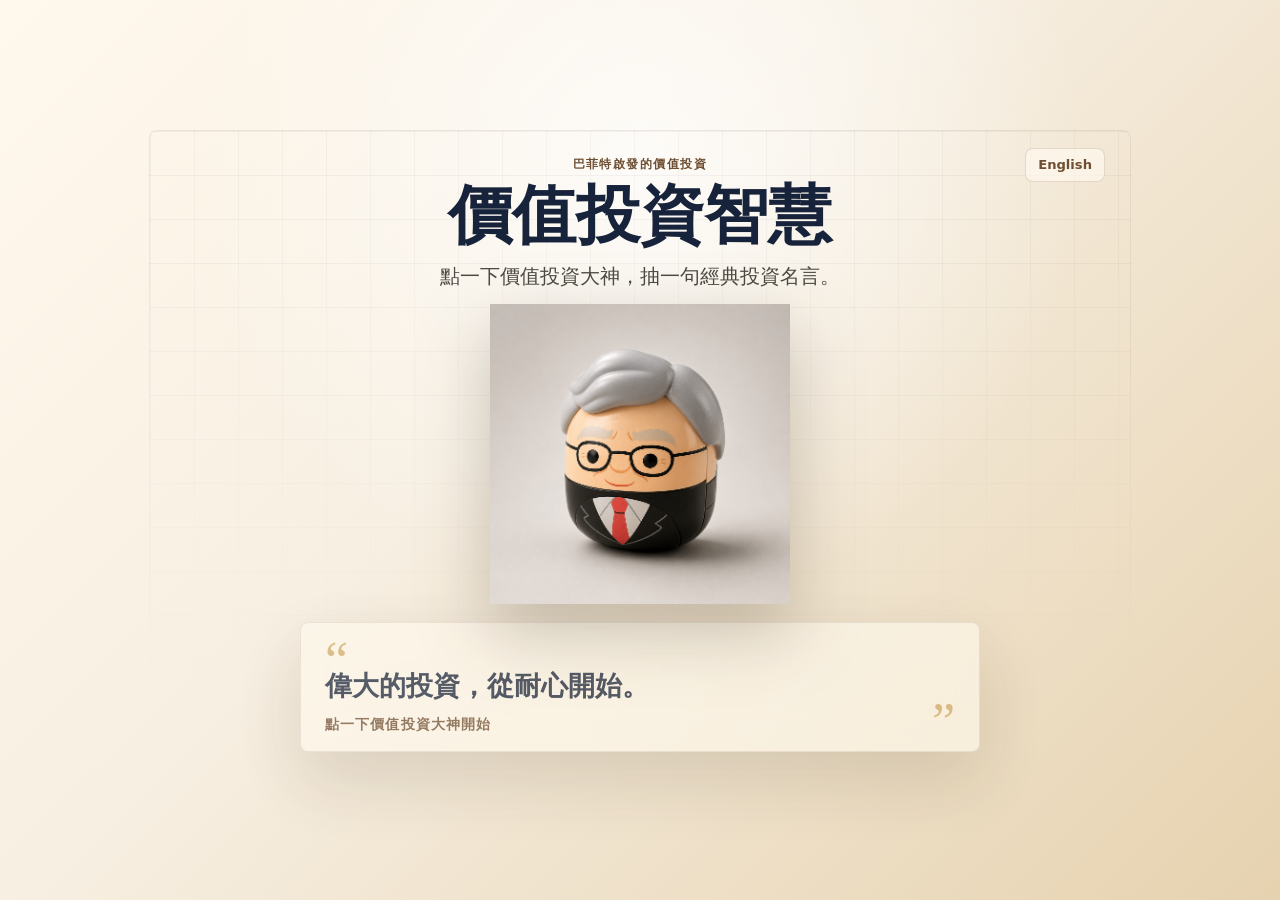
==== zh.html @ b0e7c113 "Add files via upload" ====
<!DOCTYPE html>
<html lang="zh-Hant">
  <head>
    <meta charset="UTF-8" />
    <meta name="viewport" content="width=device-width, initial-scale=1.0" />
    <title>價值投資智慧</title>
    <link rel="stylesheet" href="styles.css" />
  </head>
  <body>
    <main class="page-shell">
      <section class="wisdom-panel" aria-labelledby="page-title">
        <a class="language-link" href="index.html" aria-label="切換到英文版">English</a>

        <div class="intro">
          <p class="kicker">巴菲特啟發的價值投資</p>
          <h1 id="page-title">價值投資智慧</h1>
          <p class="subtitle">
            點一下價值投資大神，抽一句經典投資名言。
          </p>
        </div>

        <button class="figure-button" id="figureButton" type="button" aria-label="顯示一句投資名言">
          <span class="figure-glow" aria-hidden="true"></span>
          <img
            src="Value investing BLDR1.png"
            alt="巴菲特啟發的樂高風格投資公仔"
            class="figure-image"
          />
        </button>

        <aside class="quote-card" id="quoteCard" aria-live="polite">
          <span class="quote-mark quote-mark-open" aria-hidden="true">&ldquo;</span>
          <p id="quoteText">偉大的投資，從耐心開始。</p>
          <p id="quoteSource">點一下價值投資大神開始</p>
          <span class="quote-mark quote-mark-close" aria-hidden="true">&rdquo;</span>
        </aside>

      </section>
    </main>

    <script src="script.js"></script>
  </body>
</html>
---- styles.css ----
:root {
  --paper: #f7efe2;
  --paper-deep: #ead8ba;
  --ink: #17233a;
  --ink-soft: #4b4a43;
  --coffee: #6f4f33;
  --gold: #c59b4b;
  --gold-soft: #f1d99b;
  --card: rgba(255, 250, 239, 0.82);
  --shadow: 0 28px 70px rgba(60, 43, 25, 0.2);
  --radius: 8px;
}

* {
  box-sizing: border-box;
}

body {
  min-height: 100vh;
  margin: 0;
  color: var(--ink);
  font-family: Inter, Avenir, system-ui, -apple-system, BlinkMacSystemFont, "Segoe UI", sans-serif;
  background:
    radial-gradient(circle at 50% 18%, rgba(255, 255, 255, 0.75), transparent 28rem),
    linear-gradient(135deg, #fff8ec 0%, var(--paper) 42%, #e6d2af 100%);
  overflow-x: hidden;
}

button {
  font: inherit;
}

.page-shell {
  min-height: 100vh;
  display: grid;
  place-items: center;
  padding: 12px 20px;
  position: relative;
  z-index: 1;
}

.wisdom-panel {
  width: min(930px, 100%);
  display: grid;
  grid-template-columns: 1fr;
  grid-template-areas:
    "intro"
    "figure"
    "quote";
  align-items: center;
  justify-items: center;
  gap: 10px;
  position: relative;
  text-align: center;
}

.language-link {
  position: absolute;
  top: -8px;
  right: 0;
  z-index: 2;
  min-height: 34px;
  display: inline-flex;
  align-items: center;
  padding: 0 12px;
  border: 1px solid rgba(111, 79, 51, 0.18);
  border-radius: var(--radius);
  color: var(--coffee);
  background: rgba(255, 250, 239, 0.68);
  font-size: 0.82rem;
  font-weight: 700;
  text-decoration: none;
  transition: transform 180ms ease, background 180ms ease;
}

.language-link:hover,
.language-link:focus-visible {
  background: rgba(255, 250, 239, 0.94);
  transform: translateY(-1px);
}

.wisdom-panel::before {
  content: "";
  position: absolute;
  inset: -26px;
  z-index: -1;
  border: 1px solid rgba(111, 79, 51, 0.11);
  border-radius: 8px;
  background:
    linear-gradient(rgba(23, 35, 58, 0.055) 1px, transparent 1px),
    linear-gradient(90deg, rgba(23, 35, 58, 0.045) 1px, transparent 1px);
  background-size: 44px 44px;
  mask-image: linear-gradient(to bottom, rgba(0, 0, 0, 0.92), transparent 88%);
}

.intro {
  grid-area: intro;
  max-width: 760px;
}

.kicker {
  margin: 0 0 10px;
  color: var(--coffee);
  font-size: 0.78rem;
  font-weight: 700;
  letter-spacing: 0.12em;
  text-transform: uppercase;
}

h1 {
  margin: 0;
  max-width: none;
  font-family: Georgia, "Times New Roman", serif;
  font-size: clamp(3.1rem, 5.2vw, 4.9rem);
  line-height: 0.92;
  letter-spacing: 0;
}

html:lang(zh-Hant) h1,
html:lang(zh-Hant) #quoteText {
  font-family: "Songti TC", "Noto Serif TC", "PingFang TC", Georgia, serif;
}

html:lang(zh-Hant) h1 {
  font-size: clamp(3.1rem, 5vw, 4.6rem);
  line-height: 1.04;
}

html:lang(zh-Hant) #quoteText {
  line-height: 1.32;
}

.subtitle {
  margin: 12px auto 0;
  max-width: 31rem;
  color: var(--ink-soft);
  font-size: clamp(1rem, 1.8vw, 1.24rem);
  line-height: 1.65;
}

.figure-button {
  grid-area: figure;
  width: min(300px, 70vw);
  aspect-ratio: 1;
  display: grid;
  place-items: center;
  position: relative;
  padding: 0;
  border: 0;
  border-radius: 50%;
  background: transparent;
  cursor: pointer;
  outline-offset: 12px;
}

.money-rain {
  position: fixed;
  left: var(--money-left, 50%);
  top: -3rem;
  z-index: 0;
  color: var(--gold);
  font-family: Georgia, "Times New Roman", serif;
  font-size: var(--money-size, 1.2rem);
  font-weight: 700;
  line-height: 1;
  opacity: var(--money-opacity, 0.72);
  pointer-events: none;
  text-shadow: 0 6px 18px rgba(111, 79, 51, 0.14);
  transform: translateY(0) rotate(var(--money-rotate, 0deg));
  animation: moneyRain var(--money-duration, 1600ms) linear forwards;
}

.figure-glow {
  position: absolute;
  width: 75%;
  height: 75%;
  border-radius: 50%;
  background: radial-gradient(circle, rgba(241, 217, 155, 0.78), rgba(197, 155, 75, 0.16) 52%, transparent 70%);
  filter: blur(8px);
  transform: translateY(7%);
  transition: transform 240ms ease, opacity 240ms ease;
}

.figure-image {
  width: 100%;
  height: 100%;
  object-fit: contain;
  position: relative;
  z-index: 1;
  filter: drop-shadow(0 26px 35px rgba(54, 38, 19, 0.26));
  transform-origin: 50% 88%;
  transition: transform 260ms ease, filter 260ms ease;
}

.figure-button:hover .figure-image,
.figure-button:focus-visible .figure-image {
  transform: scale(1.035) rotate(-1.2deg);
  filter: drop-shadow(0 30px 42px rgba(54, 38, 19, 0.32));
}

.figure-button:hover .figure-glow,
.figure-button:focus-visible .figure-glow {
  opacity: 1;
  transform: translateY(5%) scale(1.08);
}

.figure-button.is-rocking .figure-image {
  animation: wobble 520ms ease;
}

.quote-card {
  grid-area: quote;
  width: min(680px, 100%);
  min-height: 128px;
  padding: 18px 24px 17px;
  border: 1px solid rgba(111, 79, 51, 0.16);
  border-radius: var(--radius);
  background: var(--card);
  box-shadow: var(--shadow);
  backdrop-filter: blur(16px);
  transform: translateY(8px);
  opacity: 0.72;
  position: relative;
  text-align: left;
}

.quote-card.is-changing {
  animation: quoteRise 420ms ease both;
}

.quote-mark {
  position: absolute;
  color: var(--gold);
  font-family: Georgia, "Times New Roman", serif;
  font-size: 3.25rem;
  line-height: 0.6;
  opacity: 0.82;
  pointer-events: none;
}

.quote-mark-open {
  top: 22px;
  left: 24px;
}

.quote-mark-close {
  right: 24px;
  bottom: 14px;
}

#quoteText {
  margin: 28px 52px 12px 0;
  color: #17233a;
  font-family: Georgia, "Times New Roman", serif;
  font-size: clamp(1.35rem, 2.1vw, 1.78rem);
  font-weight: 700;
  line-height: 1.08;
}

#quoteSource {
  margin: 0;
  color: var(--coffee);
  font-size: 0.86rem;
  font-weight: 700;
  letter-spacing: 0.08em;
  text-transform: uppercase;
}

@keyframes quoteRise {
  0% {
    opacity: 0;
    transform: translateY(18px) scale(0.985);
  }

  100% {
    opacity: 1;
    transform: translateY(0) scale(1);
  }
}

@keyframes wobble {
  0%,
  100% {
    transform: rotate(0deg) scale(1);
  }

  25% {
    transform: rotate(-3deg) scale(1.025);
  }

  55% {
    transform: rotate(2.4deg) scale(1.025);
  }

  78% {
    transform: rotate(-1.2deg) scale(1.018);
  }
}

@keyframes moneyRain {
  0% {
    opacity: 0;
    transform: translateY(-2rem) rotate(var(--money-rotate, 0deg));
  }

  12% {
    opacity: 0.75;
  }

  82% {
    opacity: 0.65;
  }

  100% {
    opacity: 0;
    transform: translateY(108vh) rotate(var(--money-fall-rotate, 80deg));
  }
}

@media (max-width: 760px) {
  .page-shell {
    align-items: start;
    padding: 26px 16px 34px;
  }

  .wisdom-panel::before {
    inset: -14px;
    background-size: 34px 34px;
  }

  .language-link {
    top: -4px;
    right: 0;
  }

  .intro {
    justify-self: center;
  }

  h1 {
    max-width: none;
    font-size: clamp(3.1rem, 15vw, 4.8rem);
  }

  html:lang(zh-Hant) h1 {
    font-size: clamp(2.9rem, 13vw, 4.35rem);
  }

  .subtitle {
    margin-top: 16px;
  }

  .figure-button {
    width: min(340px, 92vw);
    margin: -2px auto -4px;
  }

  .quote-card {
    width: 100%;
    min-height: 178px;
    padding: 24px 22px;
    text-align: left;
  }

  .quote-mark-open {
    top: 24px;
    left: 22px;
  }

  .quote-mark-close {
    right: 22px;
    bottom: 18px;
  }

  #quoteText {
    margin-right: 20px;
  }

  .money-rain {
    text-shadow: 0 7px 18px rgba(111, 79, 51, 0.2);
  }

}
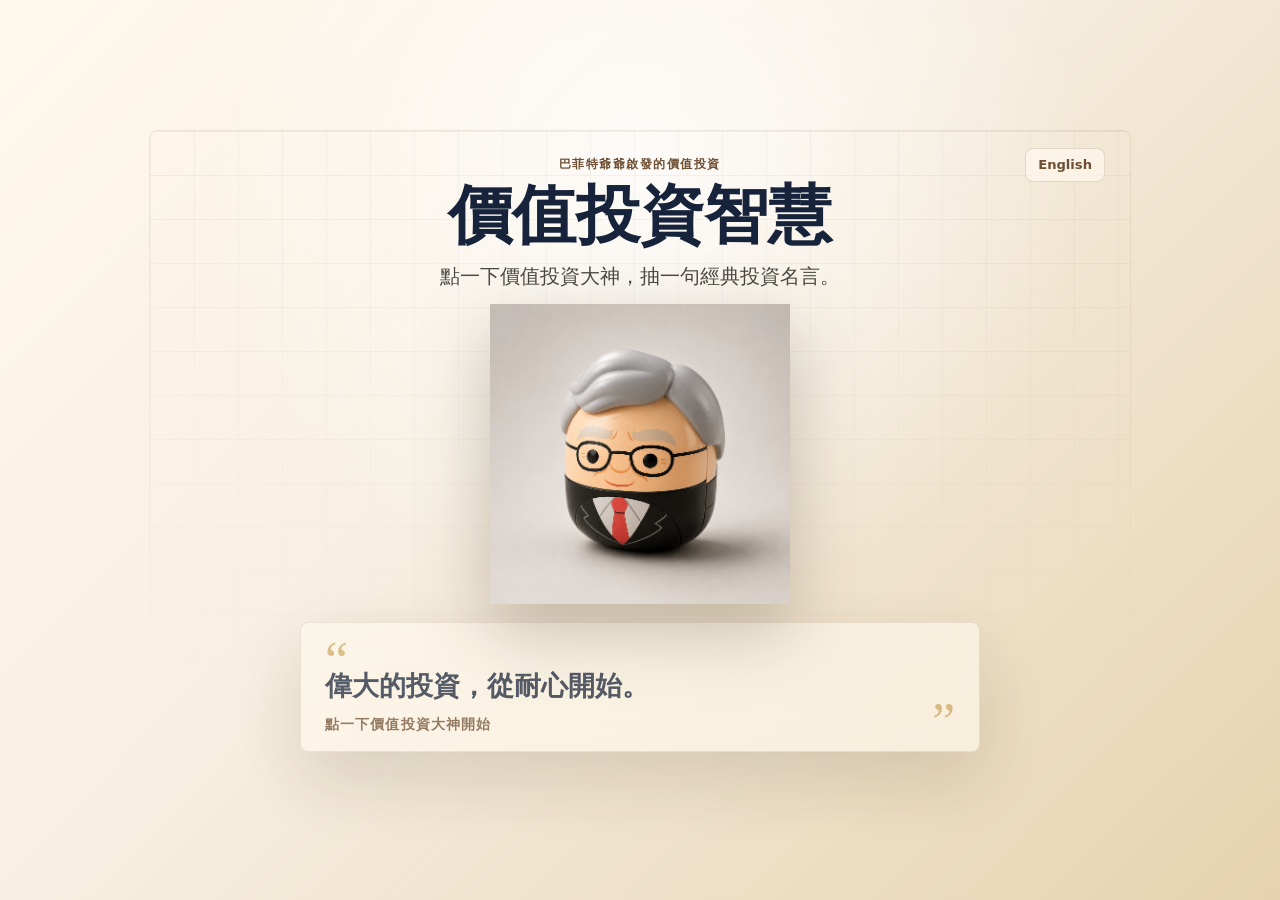
==== commit 8874b296: "Add files via upload" ====
--- a/zh.html
+++ b/zh.html
@@ -12,7 +12,7 @@
         <a class="language-link" href="index.html" aria-label="切換到英文版">English</a>
 
         <div class="intro">
-          <p class="kicker">巴菲特啟發的價值投資</p>
+          <p class="kicker">巴菲特爺爺啟發的價值投資</p>
           <h1 id="page-title">價值投資智慧</h1>
           <p class="subtitle">
             點一下價值投資大神，抽一句經典投資名言。
@@ -23,7 +23,7 @@
           <span class="figure-glow" aria-hidden="true"></span>
           <img
             src="Value investing BLDR1.png"
-            alt="巴菲特啟發的樂高風格投資公仔"
+            alt="巴菲特爺爺啟發的樂高風格投資公仔"
             class="figure-image"
           />
         </button>
--- a/styles.css
+++ b/styles.css
@@ -320,7 +320,13 @@
 @media (max-width: 760px) {
   .page-shell {
     align-items: start;
-    padding: 26px 16px 34px;
+    min-height: 100svh;
+    padding: 10px 14px 14px;
+  }
+
+  .wisdom-panel {
+    gap: 6px;
+    padding-top: 34px;
   }
 
   .wisdom-panel::before {
@@ -329,8 +335,11 @@
   }
 
   .language-link {
-    top: -4px;
+    top: 0;
     right: 0;
+    min-height: 30px;
+    padding: 0 10px;
+    font-size: 0.76rem;
   }
 
   .intro {
@@ -339,41 +348,65 @@
 
   h1 {
     max-width: none;
-    font-size: clamp(3.1rem, 15vw, 4.8rem);
+    font-size: clamp(2.05rem, 9vw, 2.85rem);
+    line-height: 0.94;
   }
 
   html:lang(zh-Hant) h1 {
-    font-size: clamp(2.9rem, 13vw, 4.35rem);
+    font-size: clamp(2rem, 8.8vw, 2.75rem);
+    line-height: 1.08;
+  }
+
+  .kicker {
+    margin-bottom: 8px;
+    font-size: 0.76rem;
+    letter-spacing: 0.08em;
+    line-height: 1.45;
   }
 
   .subtitle {
-    margin-top: 16px;
+    margin-top: 10px;
+    margin-bottom: 10px;
+    max-width: 21rem;
+    font-size: 1rem;
+    line-height: 1.55;
   }
 
   .figure-button {
-    width: min(340px, 92vw);
-    margin: -2px auto -4px;
+    width: min(235px, 62vw);
+    margin: 0 auto -2px;
   }
 
   .quote-card {
     width: 100%;
-    min-height: 178px;
-    padding: 24px 22px;
+    min-height: 132px;
+    padding: 16px 18px 15px;
     text-align: left;
   }
 
   .quote-mark-open {
-    top: 24px;
-    left: 22px;
+    top: 17px;
+    left: 18px;
   }
 
   .quote-mark-close {
-    right: 22px;
-    bottom: 18px;
+    right: 18px;
+    bottom: 12px;
   }
 
   #quoteText {
-    margin-right: 20px;
+    margin: 24px 24px 9px 0;
+    font-size: clamp(1.08rem, 5.1vw, 1.38rem);
+    line-height: 1.16;
+  }
+
+  html:lang(zh-Hant) #quoteText {
+    line-height: 1.26;
+  }
+
+  #quoteSource {
+    font-size: 0.72rem;
+    letter-spacing: 0.05em;
   }
 
   .money-rain {
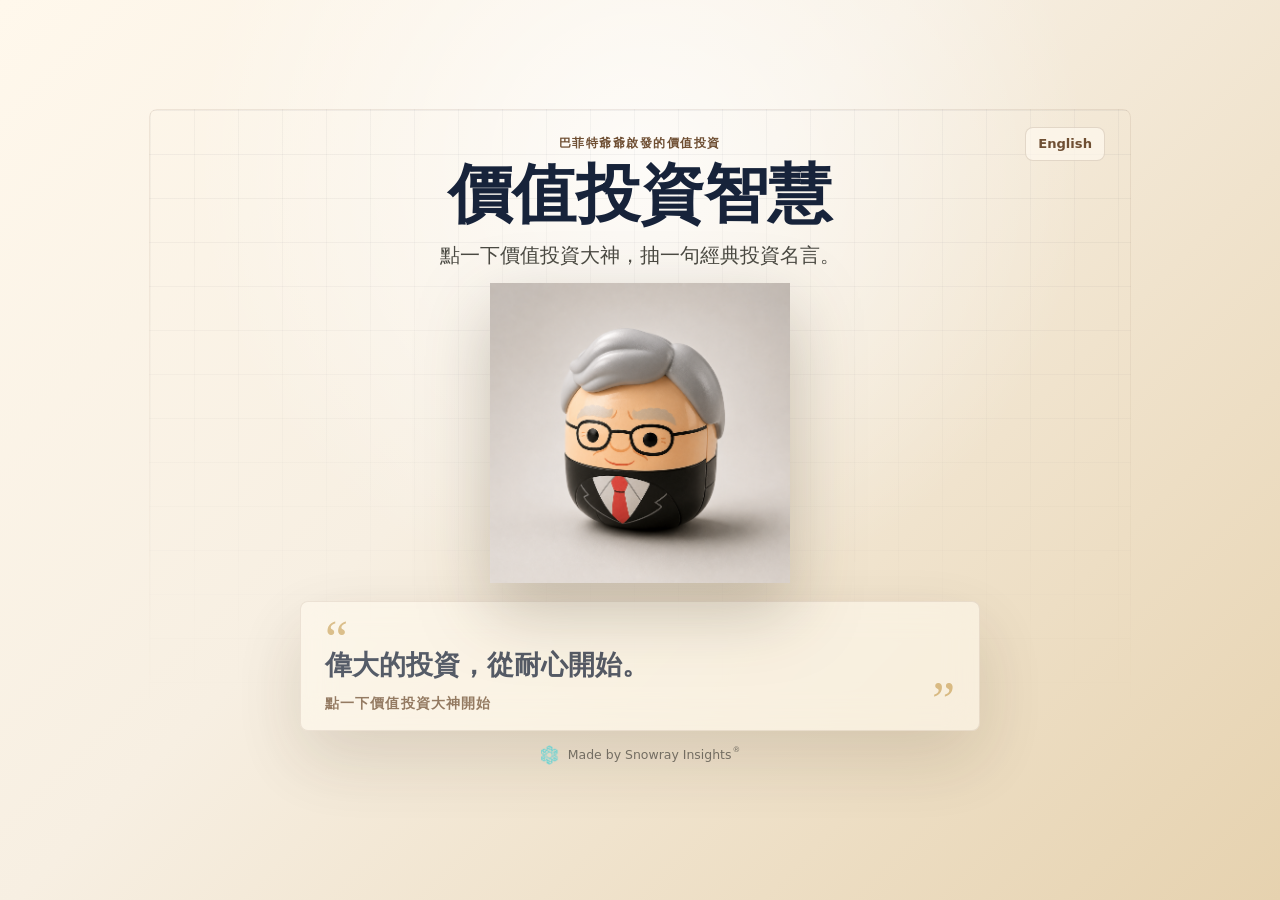
==== commit 54a8e2a6: "Add files via upload" ====
--- a/zh.html
+++ b/zh.html
@@ -35,6 +35,15 @@
           <span class="quote-mark quote-mark-close" aria-hidden="true">&rdquo;</span>
         </aside>
 
+        <footer class="page-footer">
+          <img
+            src="snowray-insights-logo.png"
+            alt="Snowray Insights logo"
+            class="footer-logo"
+          />
+          <span>Made by Snowray Insights<sup>&reg;</sup></span>
+        </footer>
+
       </section>
     </main>
 
--- a/styles.css
+++ b/styles.css
@@ -46,7 +46,8 @@
   grid-template-areas:
     "intro"
     "figure"
-    "quote";
+    "quote"
+    "footer";
   align-items: center;
   justify-items: center;
   gap: 10px;
@@ -266,6 +267,35 @@
   text-transform: uppercase;
 }
 
+.page-footer {
+  grid-area: footer;
+  max-width: 680px;
+  margin-top: 12px;
+  display: inline-flex;
+  align-items: center;
+  justify-content: center;
+  gap: 8px;
+  color: rgba(75, 74, 67, 0.72);
+  font-size: 0.78rem;
+  line-height: 1.5;
+  text-align: center;
+}
+
+.footer-logo {
+  width: 20px;
+  height: 20px;
+  object-fit: contain;
+  opacity: 0.76;
+}
+
+.page-footer sup {
+  position: relative;
+  top: -0.25em;
+  margin-left: 1px;
+  font-size: 0.62em;
+  line-height: 0;
+}
+
 @keyframes quoteRise {
   0% {
     opacity: 0;
@@ -409,6 +439,18 @@
     letter-spacing: 0.05em;
   }
 
+  .page-footer {
+    max-width: 19rem;
+    margin-top: 14px;
+    font-size: 0.72rem;
+    line-height: 1.45;
+  }
+
+  .footer-logo {
+    width: 18px;
+    height: 18px;
+  }
+
   .money-rain {
     text-shadow: 0 7px 18px rgba(111, 79, 51, 0.2);
   }
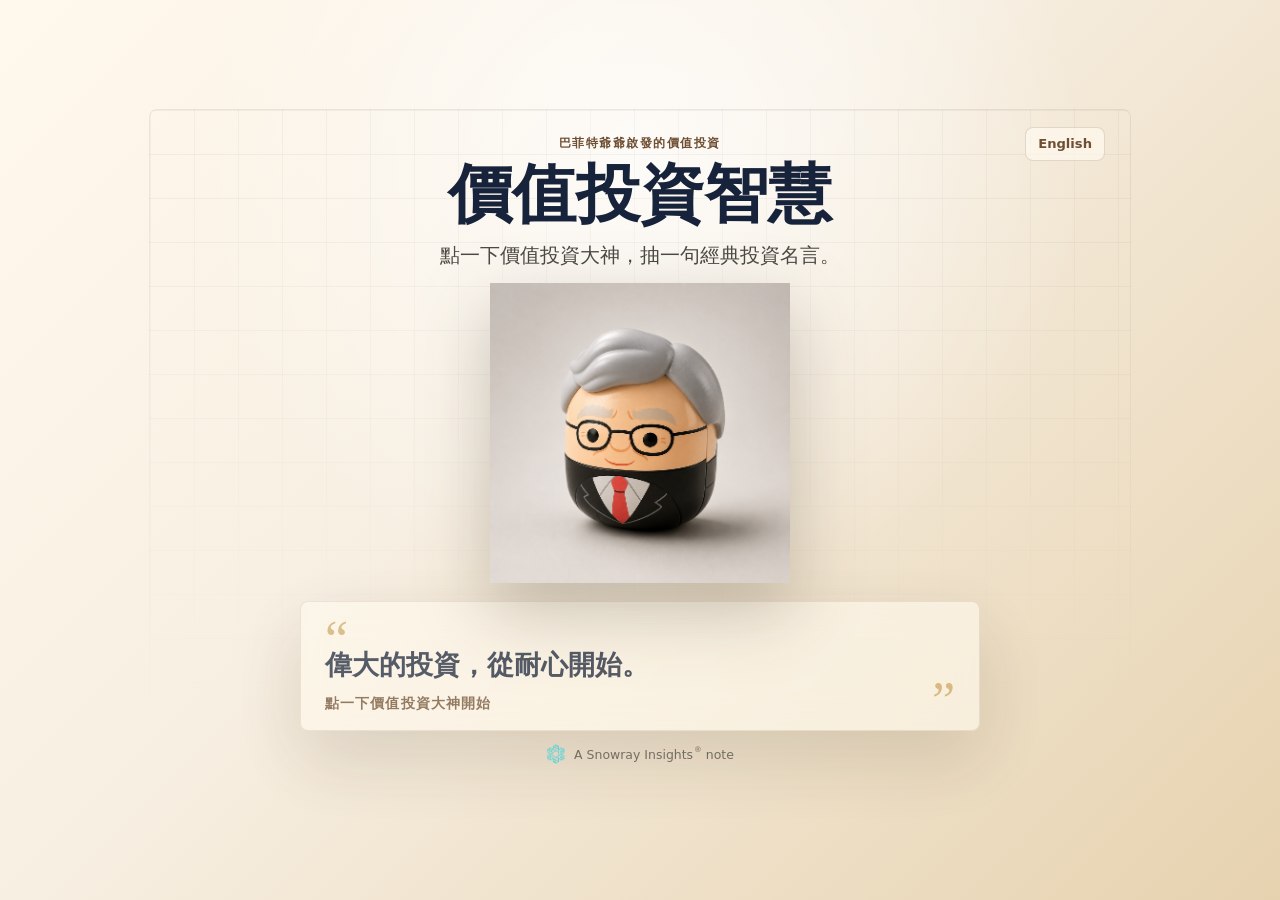
==== commit f608ff0d: "Add files via upload" ====
--- a/zh.html
+++ b/zh.html
@@ -41,7 +41,7 @@
             alt="Snowray Insights logo"
             class="footer-logo"
           />
-          <span>Made by Snowray Insights<sup>&reg;</sup></span>
+          <span>A Snowray Insights<sup>&reg;</sup> note</span>
         </footer>
 
       </section>
--- a/styles.css
+++ b/styles.css
@@ -279,13 +279,16 @@
   font-size: 0.78rem;
   line-height: 1.5;
   text-align: center;
+  white-space: nowrap;
 }
 
 .footer-logo {
+  flex: 0 0 auto;
   width: 20px;
   height: 20px;
   object-fit: contain;
   opacity: 0.76;
+  transform: translateY(-1px);
 }
 
 .page-footer sup {
@@ -440,15 +443,16 @@
   }
 
   .page-footer {
-    max-width: 19rem;
+    max-width: 100%;
     margin-top: 14px;
-    font-size: 0.72rem;
+    gap: 7px;
+    font-size: 0.68rem;
     line-height: 1.45;
   }
 
   .footer-logo {
-    width: 18px;
-    height: 18px;
+    width: 17px;
+    height: 17px;
   }
 
   .money-rain {
